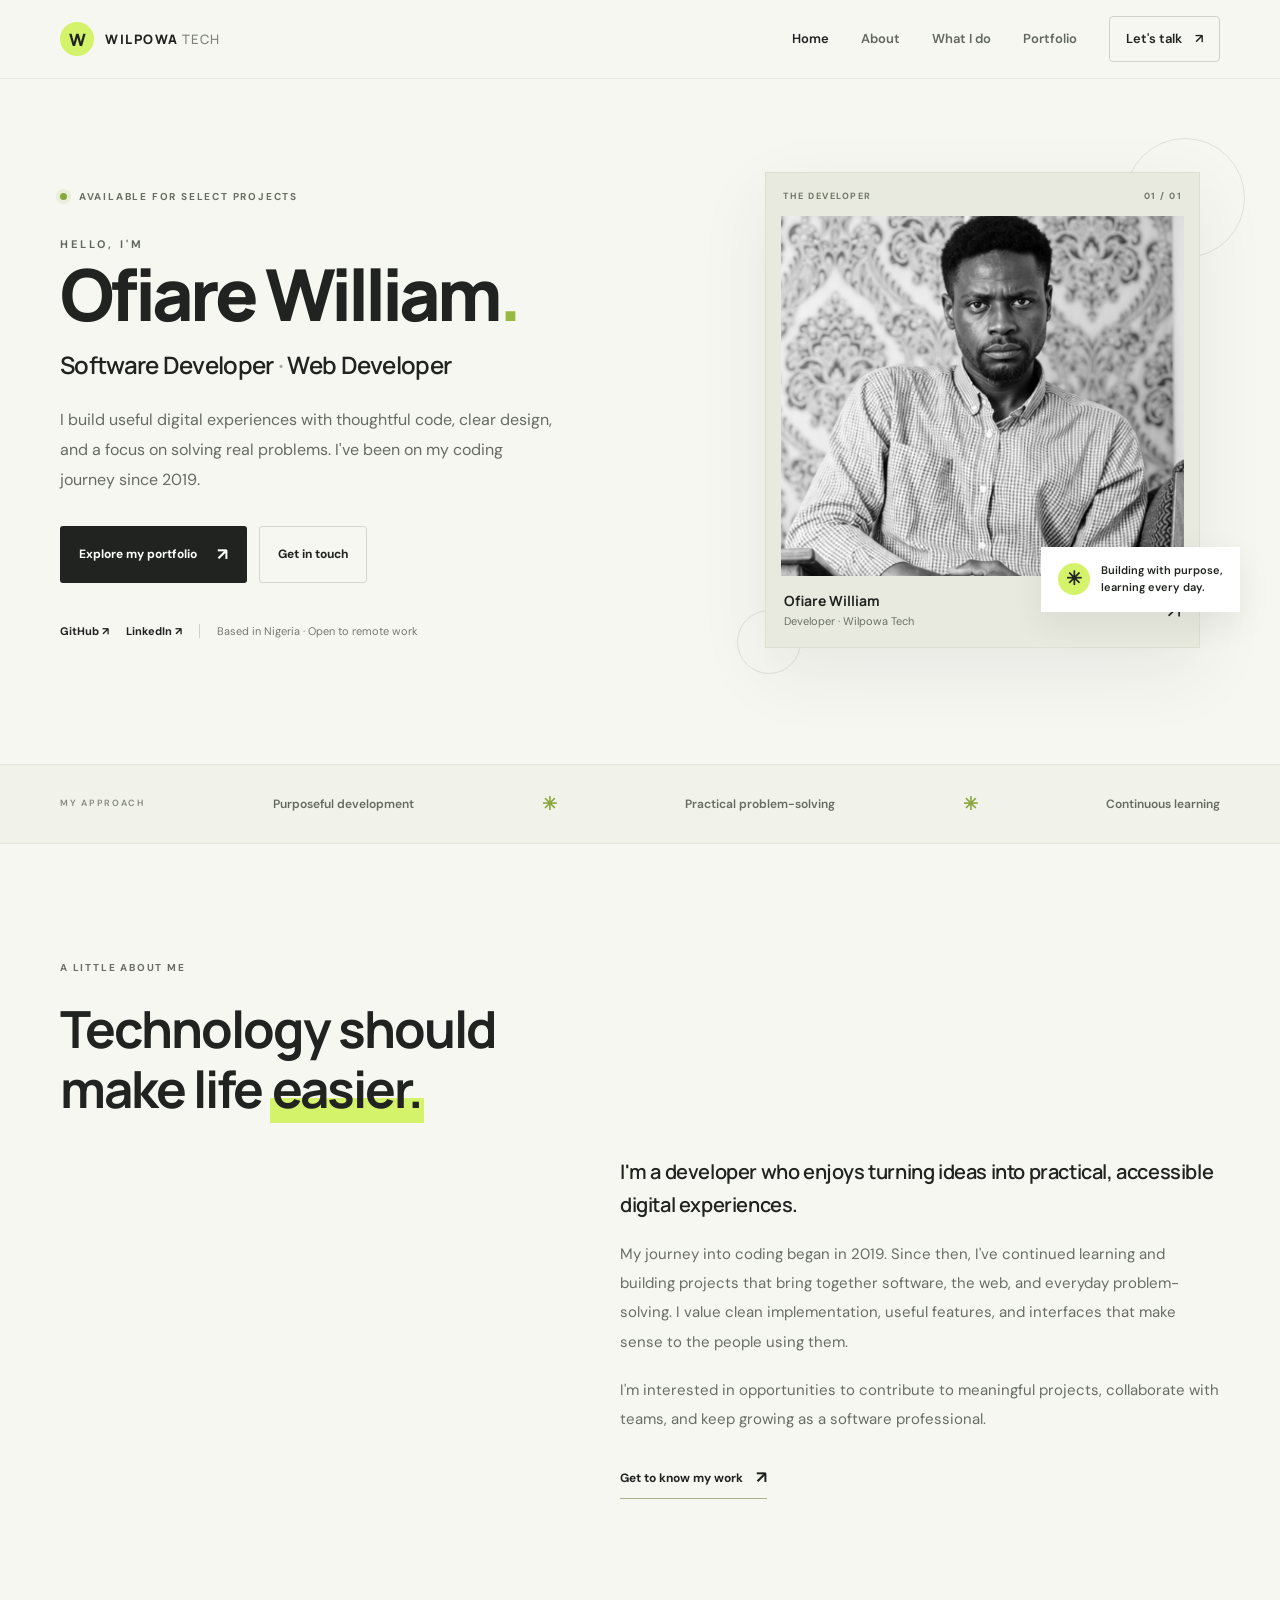
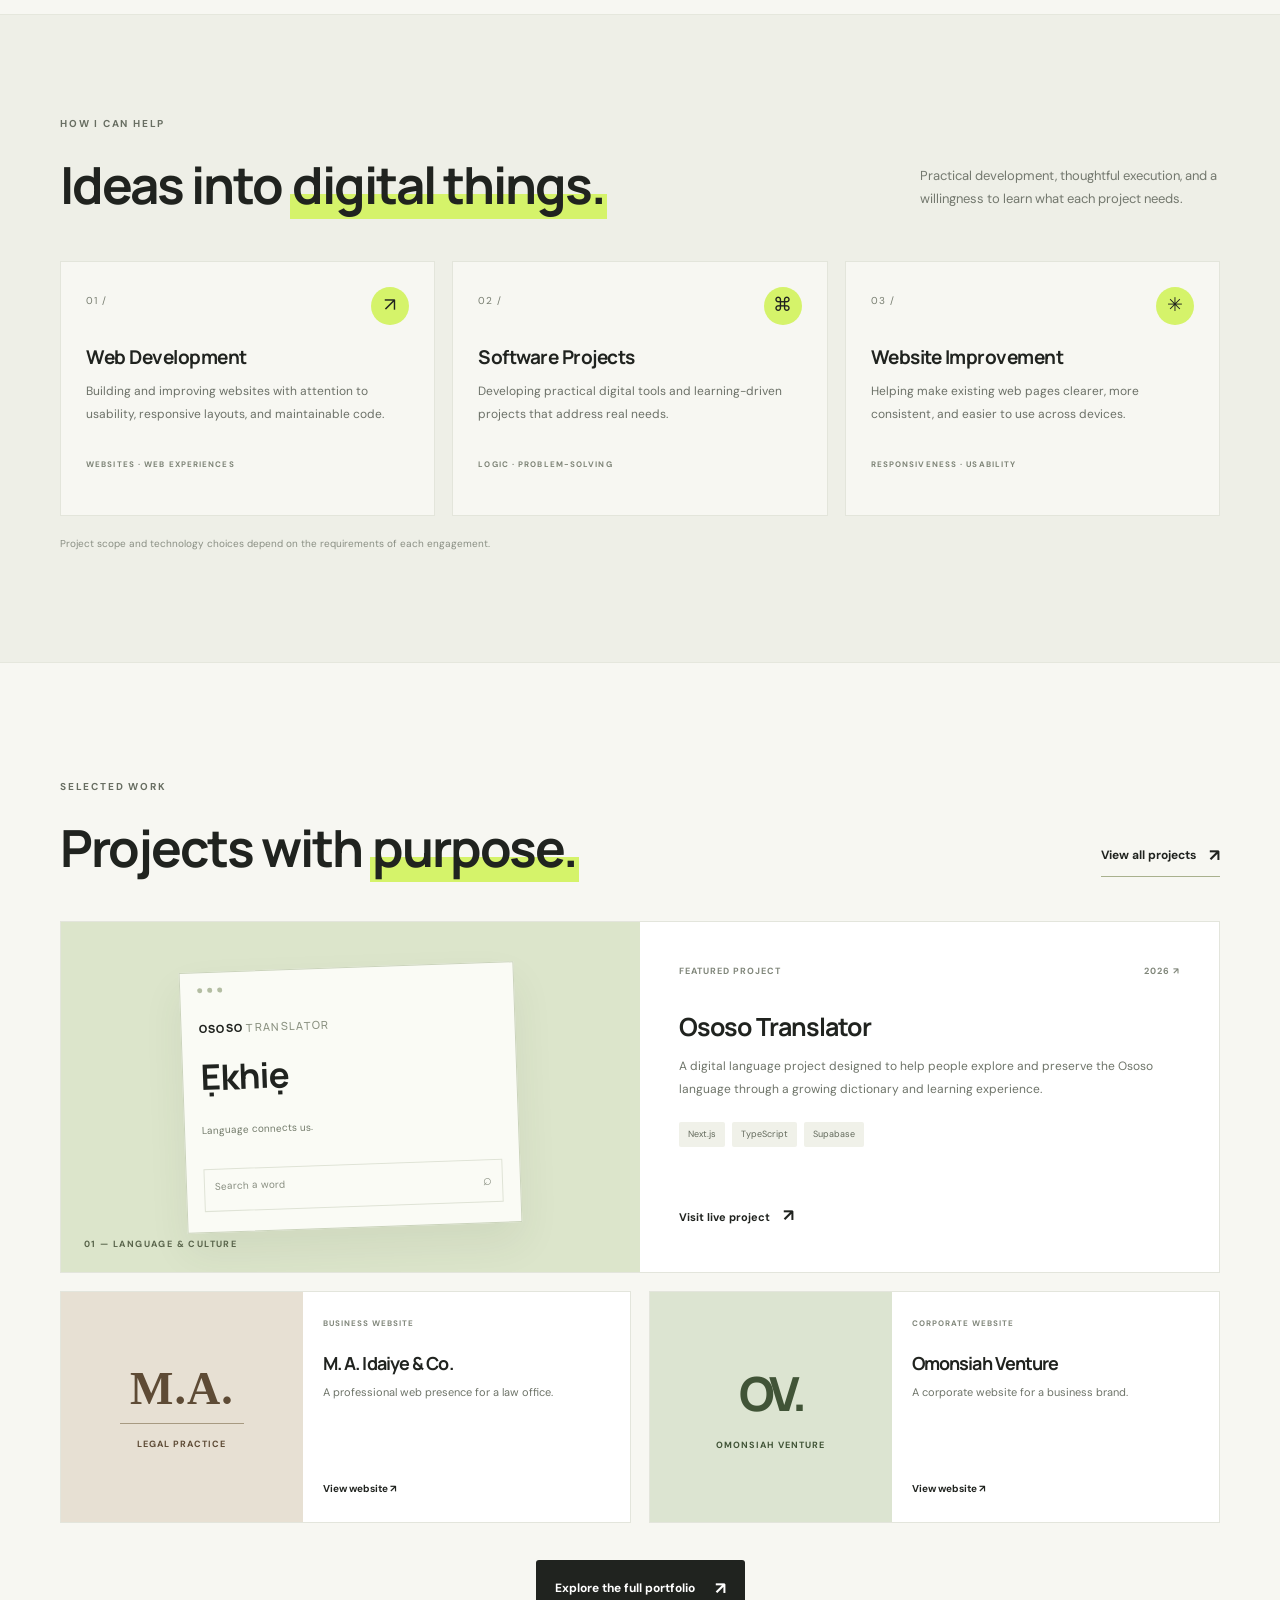
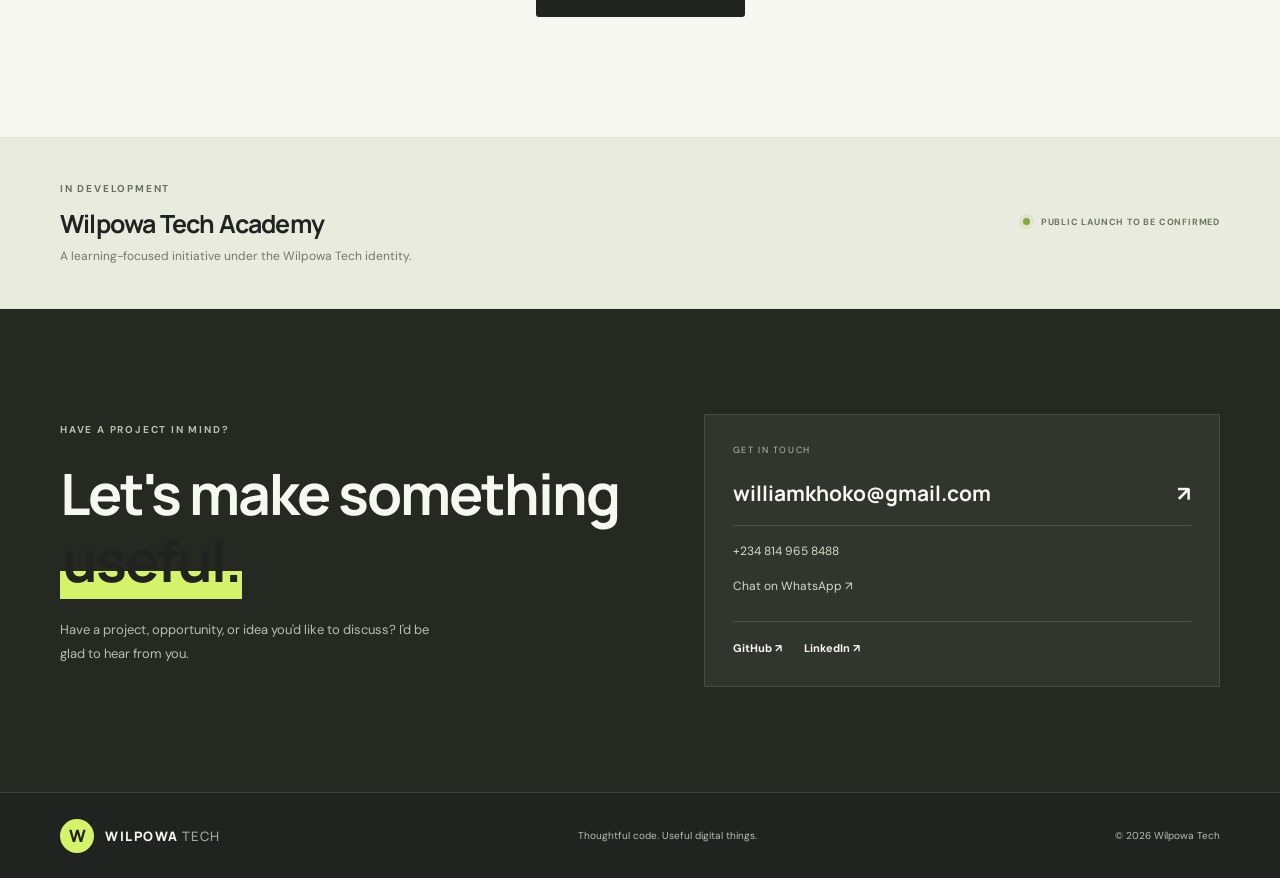
==== index.html @ 24d15832 "Redesign Wilpowa Tech portfolio and add custom branding" ====
<!DOCTYPE html>
<html lang="en">
<head>
  <meta charset="UTF-8">
  <meta name="viewport" content="width=device-width, initial-scale=1.0">
  <meta name="theme-color" content="#f7f7f2">
  <meta name="description" content="Ofiare William — software developer and web developer at Wilpowa Tech. Explore web projects, digital solutions, and development services.">
  <title>Ofiare William | Software Developer — Wilpowa Tech</title>
  <link rel="icon" href="assets/favicon.svg" type="image/svg+xml">
  <link rel="preconnect" href="https://fonts.googleapis.com">
  <link rel="preconnect" href="https://fonts.gstatic.com" crossorigin>
  <link href="https://fonts.googleapis.com/css2?family=DM+Sans:wght@400;500;600;700&family=Manrope:wght@400;500;600;700;800&display=swap" rel="stylesheet">
  <link rel="stylesheet" href="styles.css">
  <script src="script.js" defer></script>
</head>
<body>
  <header class="site-header">
    <nav class="nav container" aria-label="Main navigation">
      <a class="brand" href="index.html" aria-label="Wilpowa Tech home">
        <span class="brand-mark">W</span>
        <span>WILPOWA<span class="brand-light">TECH</span></span>
      </a>
      <button class="menu-toggle" aria-label="Open navigation" aria-expanded="false">☰</button>
      <div class="nav-links">
        <a class="active" href="index.html">Home</a>
        <a href="#about">About</a>
        <a href="#services">What I do</a>
        <a href="portfolio.html">Portfolio</a>
        <a class="nav-contact" href="#contact">Let's talk <span>↗</span></a>
      </div>
    </nav>
  </header>

  <main>
    <section class="hero container">
      <div class="hero-copy">
        <div class="eyebrow"><span class="status-dot"></span> AVAILABLE FOR SELECT PROJECTS</div>
        <p class="intro-label">HELLO, I'M</p>
        <h1>Ofiare William<span class="accent-dot">.</span></h1>
        <h2>Software Developer <span class="muted">·</span> Web Developer</h2>
        <p class="hero-description">
          I build useful digital experiences with thoughtful code, clear design,
          and a focus on solving real problems. I've been on my coding journey since 2019.
        </p>
        <div class="hero-actions">
          <a class="button button-dark" href="portfolio.html">Explore my portfolio <span>↗</span></a>
          <a class="button button-outline" href="#contact">Get in touch</a>
        </div>
        <div class="hero-socials">
          <a href="https://github.com/wilpowatech" target="_blank" rel="noopener noreferrer">GitHub ↗</a>
          <a href="https://www.linkedin.com/in/osakpamukhoko-ofiare-a2278076/" target="_blank" rel="noopener noreferrer">LinkedIn ↗</a>
          <span class="social-divider"></span>
          <span>Based in Nigeria · Open to remote work</span>
        </div>
      </div>

      <div class="hero-visual">
        <div class="portrait-frame">
          <div class="portrait-topline"><span>THE DEVELOPER</span><span>01 / 01</span></div>
          <div class="portrait">
            <span class="portrait-initials">OW</span>
            <img src="assets/profile.jpg" alt="Portrait of Ofiare William"
              onerror="this.style.display='none'">
          </div>
          <div class="portrait-caption">
            <div><strong>Ofiare William</strong><span>Developer · Wilpowa Tech</span></div>
            <span class="portrait-arrow">↗</span>
          </div>
        </div>
        <div class="floating-note"><span class="note-icon">✳</span><span>Building with purpose,<br>learning every day.</span></div>
        <div class="hero-orbit orbit-one"></div>
        <div class="hero-orbit orbit-two"></div>
      </div>
    </section>

    <section class="trust-strip">
      <div class="container trust-inner">
        <span class="trust-label">MY APPROACH</span>
        <span>Purposeful development</span><span class="strip-dot">✳</span>
        <span>Practical problem-solving</span><span class="strip-dot">✳</span>
        <span>Continuous learning</span>
      </div>
    </section>

    <section class="section container" id="about">
      <div class="section-heading">
        <p class="eyebrow">A LITTLE ABOUT ME</p>
        <h2>Technology should<br>make life <span class="highlight">easier.</span></h2>
      </div>
      <div class="about-content">
        <p class="about-lead">I'm a developer who enjoys turning ideas into practical, accessible digital experiences.</p>
        <p>My journey into coding began in 2019. Since then, I've continued learning and building projects that bring together software, the web, and everyday problem-solving. I value clean implementation, useful features, and interfaces that make sense to the people using them.</p>
        <p>I'm interested in opportunities to contribute to meaningful projects, collaborate with teams, and keep growing as a software professional.</p>
        <a class="text-link" href="portfolio.html">Get to know my work <span>↗</span></a>
      </div>
    </section>

    <section class="services-section" id="services">
      <div class="container">
        <div class="section-heading section-heading-row">
          <div><p class="eyebrow">HOW I CAN HELP</p><h2>Ideas into <span class="highlight">digital things.</span></h2></div>
          <p class="heading-aside">Practical development, thoughtful execution, and a willingness to learn what each project needs.</p>
        </div>
        <div class="service-grid">
          <article class="service-card">
            <span class="service-number">01 /</span><span class="service-icon">↗</span>
            <h3>Web Development</h3>
            <p>Building and improving websites with attention to usability, responsive layouts, and maintainable code.</p>
            <span class="service-tag">WEBSITES · WEB EXPERIENCES</span>
          </article>
          <article class="service-card">
            <span class="service-number">02 /</span><span class="service-icon">⌘</span>
            <h3>Software Projects</h3>
            <p>Developing practical digital tools and learning-driven projects that address real needs.</p>
            <span class="service-tag">LOGIC · PROBLEM-SOLVING</span>
          </article>
          <article class="service-card">
            <span class="service-number">03 /</span><span class="service-icon">✳</span>
            <h3>Website Improvement</h3>
            <p>Helping make existing web pages clearer, more consistent, and easier to use across devices.</p>
            <span class="service-tag">RESPONSIVENESS · USABILITY</span>
          </article>
        </div>
        <p class="small-note">Project scope and technology choices depend on the requirements of each engagement.</p>
      </div>
    </section>

    <section class="section container featured-work">
      <div class="section-heading section-heading-row">
        <div><p class="eyebrow">SELECTED WORK</p><h2>Projects with <span class="highlight">purpose.</span></h2></div>
        <a class="text-link desktop-link" href="portfolio.html">View all projects <span>↗</span></a>
      </div>

      <a class="featured-project" href="https://ososo-translator-qtf8.vercel.app/" target="_blank" rel="noopener noreferrer">
        <div class="project-art art-ososo">
          <div class="art-window">
            <div class="window-dots"><i></i><i></i><i></i></div>
            <div class="art-brand">OSOSO <span>TRANSLATOR</span></div>
            <div class="art-word">Ẹkhiẹ<br><span>Language connects us.</span></div>
            <div class="art-search">Search a word <span>⌕</span></div>
          </div>
          <span class="art-label">01 — LANGUAGE & CULTURE</span>
        </div>
        <div class="project-details">
          <div class="project-topline"><span>FEATURED PROJECT</span><span>2026 ↗</span></div>
          <h3>Ososo Translator</h3>
          <p>A digital language project designed to help people explore and preserve the Ososo language through a growing dictionary and learning experience.</p>
          <div class="tags"><span>Next.js</span><span>TypeScript</span><span>Supabase</span></div>
          <span class="project-cta">Visit live project <b>↗</b></span>
        </div>
      </a>

      <div class="mini-project-grid">
        <a class="mini-project" href="https://wilpowatech.github.io/maidaiye/" target="_blank" rel="noopener noreferrer">
          <div class="mini-project-art art-law"><span class="mini-symbol">M.A.</span><span>LEGAL PRACTICE</span></div>
          <div class="mini-project-copy"><span class="project-topline">BUSINESS WEBSITE</span><h3>M. A. Idaiye & Co.</h3><p>A professional web presence for a law office.</p><span class="mini-arrow">View website ↗</span></div>
        </a>
        <a class="mini-project" href="https://wilpowatech.github.io/Omonsiah_Venture/" target="_blank" rel="noopener noreferrer">
          <div class="mini-project-art art-omonsiah"><span class="omonsiah-mark">OV.</span><span>OMONSIAH VENTURE</span></div>
          <div class="mini-project-copy"><span class="project-topline">CORPORATE WEBSITE</span><h3>Omonsiah Venture</h3><p>A corporate website for a business brand.</p><span class="mini-arrow">View website ↗</span></div>
        </a>
      </div>
      <div class="center-action"><a class="button button-dark" href="portfolio.html">Explore the full portfolio <span>↗</span></a></div>
    </section>

    <section class="academy-band">
      <div class="container academy-inner">
        <div><p class="eyebrow">IN DEVELOPMENT</p><h2>Wilpowa Tech Academy</h2><p>A learning-focused initiative under the Wilpowa Tech identity.</p></div>
        <span class="academy-badge"><span class="status-dot"></span> PUBLIC LAUNCH TO BE CONFIRMED</span>
      </div>
    </section>

    <section class="contact-section" id="contact">
      <div class="container contact-inner">
        <div><p class="eyebrow">HAVE A PROJECT IN MIND?</p><h2>Let's make something<br><span class="highlight">useful.</span></h2><p class="contact-description">Have a project, opportunity, or idea you'd like to discuss? I'd be glad to hear from you.</p></div>
        <div class="contact-card">
          <span class="contact-card-label">GET IN TOUCH</span>
          <a class="contact-email" href="mailto:williamkhoko@gmail.com">williamkhoko@gmail.com <span>↗</span></a>
          <a href="tel:+2348149658488">+234 814 965 8488</a>
          <a href="https://wa.me/2348149658488" target="_blank" rel="noopener noreferrer">Chat on WhatsApp ↗</a>
          <div class="contact-divider"></div>
          <div class="contact-socials"><a href="https://github.com/wilpowatech" target="_blank" rel="noopener noreferrer">GitHub ↗</a><a href="https://www.linkedin.com/in/osakpamukhoko-ofiare-a2278076/" target="_blank" rel="noopener noreferrer">LinkedIn ↗</a></div>
        </div>
      </div>
    </section>
  </main>

  <footer class="site-footer"><div class="container footer-inner"><a class="brand footer-brand" href="index.html"><span class="brand-mark">W</span><span>WILPOWA<span class="brand-light">TECH</span></span></a><span>Thoughtful code. Useful digital things.</span><span>© <span data-year></span> Wilpowa Tech</span></div></footer>
</body>
</html>
---- styles.css ----
/* Wilpowa Tech — personal profile and portfolio */
:root{--paper:#f7f7f2;--white:#fff;--ink:#20231f;--muted:#70756c;--line:#e3e5dc;--lime:#d5f36a;--green:#52662d;--serif:Georgia,"Times New Roman",serif;--sans:"DM Sans",Arial,sans-serif;--display:"Manrope","DM Sans",sans-serif;--container:1160px}
*{box-sizing:border-box}html{scroll-behavior:smooth;scroll-padding-top:90px}body{margin:0;background:var(--paper);color:var(--ink);font-family:var(--sans);font-size:15px;line-height:1.7;-webkit-font-smoothing:antialiased}a{color:inherit;text-decoration:none}button{font:inherit}.container{width:min(var(--container),calc(100% - 48px));margin-inline:auto}.site-header{position:sticky;top:0;z-index:10;background:rgba(247,247,242,.93);backdrop-filter:blur(16px);border-bottom:1px solid rgba(32,35,31,.07)}.nav{height:78px;display:flex;align-items:center;justify-content:space-between;gap:28px}.brand{display:inline-flex;align-items:center;gap:11px;font:800 13px var(--display);letter-spacing:1.5px}.brand-mark{width:34px;height:34px;border-radius:50%;display:grid;place-items:center;background:var(--lime);color:var(--ink);font-size:17px;letter-spacing:-1px}.brand-light{font-weight:500;color:#7c8177;margin-left:3px}.nav-links{display:flex;align-items:center;gap:32px;font-size:13px;font-weight:600}.nav-links>a:not(.nav-contact){color:#62675f;transition:color .2s}.nav-links>a:hover,.nav-links>a.active{color:var(--ink)}.nav-contact{padding:11px 16px;border:1px solid #cfd2c7;border-radius:4px}.nav-contact span{margin-left:10px}.menu-toggle{display:none;border:0;background:transparent;font-size:24px;cursor:pointer}.hero{min-height:620px;display:grid;grid-template-columns:1.05fr .95fr;align-items:center;gap:70px;padding-block:75px 90px}.eyebrow{font-size:10px;letter-spacing:1.8px;font-weight:700;color:#686e62;margin:0 0 22px}.status-dot{display:inline-block;width:7px;height:7px;background:#83a83c;border-radius:50%;margin-right:8px;box-shadow:0 0 0 4px rgba(131,168,60,.12)}.intro-label{font-size:11px;letter-spacing:3px;font-weight:700;margin:30px 0 3px;color:#62675f}.hero h1,.portfolio-hero h1{font:800 clamp(44px,5.6vw,75px)/1.08 var(--display);letter-spacing:-4px;margin:0 0 13px}.accent-dot{color:#98b941}.hero h2{font:600 clamp(18px,2.2vw,24px)/1.5 var(--display);letter-spacing:-.7px;margin:0 0 22px}.muted{color:#a3a79e}.hero-description{font-size:16px;line-height:1.9;color:#666b62;max-width:500px;margin:0}.hero-actions{display:flex;flex-wrap:wrap;gap:12px;margin-top:30px}.button{display:inline-flex;align-items:center;justify-content:center;gap:20px;padding:13px 18px;font-size:12px;font-weight:700;border:1px solid transparent;border-radius:3px;transition:transform .2s,background .2s}.button:hover{transform:translateY(-2px)}.button-dark{background:var(--ink);color:white}.button-dark:hover{background:#3c4433}.button-dark span{font-size:17px}.button-outline{border-color:#d4d7cc;background:transparent}.button-outline:hover{background:#fff}.hero-socials{display:flex;align-items:center;flex-wrap:wrap;gap:17px;margin-top:39px;font-size:11px;color:#74796f}.hero-socials a{color:var(--ink);font-weight:700}.social-divider{height:14px;width:1px;background:#cdd0c5}.hero-visual{position:relative;max-width:455px;width:100%;justify-self:end;padding:18px 20px 26px 0}.portrait-frame{position:relative;z-index:1;background:#e8eadf;padding:15px;border:1px solid #dce0d1;box-shadow:0 24px 65px rgba(43,48,35,.08)}.portrait-topline{display:flex;justify-content:space-between;font-size:9px;font-weight:700;letter-spacing:1.5px;color:#707668;padding:1px 2px 12px}.portrait{height:360px;background:linear-gradient(140deg,#dfe5d1,#b8c39d);display:grid;place-items:center;overflow:hidden;position:relative}.portrait img{width:100%;height:100%;object-fit:cover;object-position:center 35%;position:absolute;inset:0}.portrait-initials{font:800 105px var(--display);letter-spacing:-8px;color:rgba(66,81,47,.35)}.portrait-caption{display:flex;justify-content:space-between;align-items:center;padding:15px 3px 1px}.portrait-caption strong,.portrait-caption div>span{display:block}.portrait-caption strong{font:700 14px var(--display)}.portrait-caption div>span{font-size:11px;color:#6b7165;margin-top:2px}.portrait-arrow{font-size:22px}.floating-note{position:absolute;z-index:2;right:-20px;bottom:62px;display:flex;align-items:center;gap:11px;padding:15px 17px;background:white;box-shadow:0 12px 35px #20231f12;font-size:11px;line-height:1.6;font-weight:600}.note-icon{display:grid;place-items:center;width:32px;height:32px;border-radius:50%;background:var(--lime);font-size:19px}.hero-orbit{position:absolute;border:1px solid #dfe2d6;border-radius:50%;z-index:0}.orbit-one{width:120px;height:120px;right:-25px;top:-16px}.orbit-two{width:64px;height:64px;left:-28px;bottom:0}.trust-strip{border-block:1px solid var(--line);background:#f1f2e9}.trust-inner{min-height:78px;display:flex;align-items:center;justify-content:space-between;gap:22px;font-size:12px;font-weight:600;color:#666b60}.trust-label{font-size:9px;letter-spacing:1.7px;color:#858a7e}.strip-dot{color:#8aa83e;font-size:18px}.section{padding-block:115px}.section-heading h2,.contact-inner h2,.portfolio-contact h2{font:700 clamp(35px,4vw,52px)/1.18 var(--display);letter-spacing:-2px;margin:0}.highlight{background:linear-gradient(transparent 64%,var(--lime) 64%);padding-inline:2px}.about-content{max-width:600px;margin:36px 0 0 auto}.about-content p{color:#686e64;line-height:1.95;margin:0 0 19px}.about-content .about-lead{font:600 20px/1.65 var(--display);letter-spacing:-.4px;color:var(--ink)}.text-link{display:inline-flex;align-items:center;gap:13px;font-size:12px;font-weight:700;border-bottom:1px solid #a9b18e;padding-bottom:6px;margin-top:10px}.text-link span{font-size:17px}.services-section{padding-block:100px;background:#eeefe7;border-block:1px solid #e5e7dd}.section-heading-row{display:flex;justify-content:space-between;align-items:end;gap:35px}.heading-aside{max-width:300px;margin:0 0 4px;color:#73786e;font-size:13px;line-height:1.8}.service-grid{display:grid;grid-template-columns:repeat(3,1fr);gap:17px;margin-top:46px}.service-card{background:var(--paper);padding:25px 25px 27px;border:1px solid #e3e5db;min-height:255px;position:relative}.service-number{font-size:10px;letter-spacing:1px;color:#777d70}.service-icon{float:right;width:38px;height:38px;border-radius:50%;background:var(--lime);display:grid;place-items:center;font-size:19px}.service-card h3{font:700 19px var(--display);letter-spacing:-.5px;margin:32px 0 10px}.service-card p{font-size:12px;line-height:1.9;color:#6c7168;margin:0 0 24px}.service-tag{font-size:8px;letter-spacing:1.1px;font-weight:700;color:#7e8477}.small-note{font-size:10px;color:#8a8f84;margin-top:19px}.featured-work{padding-bottom:120px}.featured-project{display:grid;grid-template-columns:1fr 1fr;margin-top:44px;border:1px solid var(--line);background:#fff;transition:box-shadow .25s,transform .25s}.featured-project:hover,.mini-project:hover{box-shadow:0 16px 45px #20231f0b;transform:translateY(-3px)}.project-art{min-height:350px;display:flex;align-items:center;justify-content:center;position:relative;overflow:hidden}.art-ososo{background:#dce5cb}.art-window{width:72%;max-width:335px;background:#fafbf5;border:1px solid #cbd4bc;padding:15px 17px 20px;box-shadow:0 20px 40px #34432313;transform:rotate(-2deg)}.window-dots{display:flex;gap:5px}.window-dots i{width:5px;height:5px;background:#b3bda2;border-radius:50%}.art-brand{font:800 11px var(--display);letter-spacing:1.3px;margin-top:28px}.art-brand span{font-weight:500;color:#8a9180}.art-word{font:700 35px var(--display);line-height:1.25;margin-top:20px;letter-spacing:-1px}.art-word span{font:400 10px var(--sans);color:#737b6b;letter-spacing:0}.art-search{display:flex;justify-content:space-between;border:1px solid #dfe3d6;padding:8px 10px;margin-top:25px;color:#888e80;font-size:10px}.art-search span{font-size:15px}.art-label{position:absolute;bottom:20px;left:23px;font-size:9px;letter-spacing:1.4px;font-weight:700;color:#59644b}.project-details{padding:42px 39px;display:flex;flex-direction:column;align-items:flex-start}.project-topline{width:100%;display:flex;justify-content:space-between;gap:10px;font-size:9px;font-weight:700;letter-spacing:1px;color:#81877b}.project-details h3,.mini-project-copy h3{font:700 25px var(--display);letter-spacing:-.9px;margin:30px 0 11px}.project-details>p,.mini-project-copy>p{font-size:12px;line-height:1.9;color:#6e7469;margin:0}.tags{display:flex;gap:7px;flex-wrap:wrap;margin-top:21px}.tags span{font-size:9px;padding:5px 9px;background:#f0f1e9;color:#62695b;border-radius:2px}.project-cta{margin-top:auto;padding-top:30px;font-size:11px;font-weight:700}.project-cta b{margin-left:10px;font-size:17px}.mini-project-grid{display:grid;grid-template-columns:1fr 1fr;gap:18px;margin-top:18px}.mini-project{display:grid;grid-template-columns:.85fr 1.15fr;min-height:230px;background:#fff;border:1px solid var(--line);transition:box-shadow .25s,transform .25s}.mini-project-art{min-height:230px;display:flex;flex-direction:column;align-items:center;justify-content:center;gap:13px;font-size:9px;font-weight:700;letter-spacing:1px}.art-law{background:#e7e0d3;color:#5e4b35}.mini-symbol{font:700 46px var(--serif);border-bottom:1px solid #a79a81;padding:0 10px 8px}.art-omonsiah{background:#dce4d1;color:#415437}.omonsiah-mark{font:800 47px var(--display);letter-spacing:-5px}.mini-project-copy{padding:25px 20px;display:flex;flex-direction:column;align-items:flex-start}.mini-project-copy .project-topline{font-size:8px}.mini-project-copy h3{font-size:18px;margin:20px 0 7px}.mini-project-copy>p{font-size:11px}.mini-arrow{font-size:10px;font-weight:700;margin-top:auto;padding-top:15px}.center-action{text-align:center;margin-top:37px}.academy-band{background:#e9ebdf;border-block:1px solid #e0e3d6;padding-block:42px}.academy-inner{display:flex;justify-content:space-between;align-items:center;gap:30px}.academy-inner .eyebrow{margin-bottom:9px}.academy-inner h2{font:700 25px var(--display);letter-spacing:-.8px;margin:0}.academy-inner p:not(.eyebrow){font-size:12px;color:#71776a;margin:5px 0 0}.academy-badge{font-size:9px;letter-spacing:.8px;font-weight:700;color:#6c7460;white-space:nowrap}.contact-section{padding-block:105px;background:#252922;color:#f7f7f2}.contact-inner{display:grid;grid-template-columns:1fr .9fr;align-items:center;gap:70px}.contact-inner .eyebrow{color:#b9c1ad}.contact-inner h2{font-size:clamp(40px,4.5vw,57px)}.contact-description{max-width:390px;font-size:13px;line-height:1.9;color:#b8bdb2;margin-top:23px}.contact-inner .highlight,.portfolio-contact .highlight{color:var(--ink)}.contact-card{padding:28px;background:#30352d;border:1px solid #454b40;display:flex;flex-direction:column;align-items:flex-start}.contact-card-label{font-size:9px;letter-spacing:1.6px;color:#b7bfaa;margin-bottom:20px}.contact-email{font:700 clamp(15px,2vw,21px) var(--display);padding-bottom:17px;border-bottom:1px solid #4b5146;width:100%;display:flex;justify-content:space-between;gap:10px}.contact-card>a:not(.contact-email){font-size:12px;color:#d6dacd;margin-top:15px}.contact-divider{width:100%;height:1px;background:#4b5146;margin:25px 0 17px}.contact-socials{display:flex;gap:22px}.contact-socials a{font-size:11px;font-weight:700}.site-footer{background:#20231f;color:#b9beb2;border-top:1px solid #3a4036}.footer-inner{min-height:85px;display:flex;align-items:center;justify-content:space-between;gap:20px;font-size:10px}.footer-brand{color:#f6f7f0}.footer-brand .brand-light{color:#a3aa9b}.portfolio-hero{padding-block:100px 75px}.portfolio-hero .eyebrow{margin-bottom:25px}.portfolio-hero h1{font-size:clamp(48px,7vw,82px)}.portfolio-hero>p:not(.eyebrow){max-width:580px;font-size:15px;line-height:1.9;color:#6d7368;margin-top:22px}.portfolio-hero-links{display:flex;align-items:center;gap:25px;margin-top:27px}.portfolio-list{padding-bottom:100px}.portfolio-item{display:grid;grid-template-columns:.95fr 1.05fr;background:white;border:1px solid var(--line);margin-bottom:22px;min-height:330px}.portfolio-item-art{min-height:330px}.portfolio-item-info{padding:38px 40px;display:flex;flex-direction:column;align-items:flex-start}.portfolio-item-info h2{font:700 28px var(--display);letter-spacing:-1px;margin:22px 0 10px}.portfolio-item-info>p{font-size:12px;line-height:1.9;color:#6d7368;margin:0;max-width:490px}.portfolio-item-info .tags{margin-top:18px}.portfolio-actions{display:flex;align-items:center;flex-wrap:wrap;gap:22px;margin-top:auto;padding-top:25px}.portfolio-actions .button{padding:10px 13px;font-size:10px}.portfolio-actions .text-link{margin-top:0}.portfolio-art-small{position:relative;min-height:330px}.portfolio-art-small .mini-symbol{font-size:65px}.art-bottom-label{position:absolute;bottom:22px;font-size:9px;letter-spacing:1.5px}.art-personal{background:#e7eadd;color:#424b35}.personal-monogram{font:800 110px var(--display);letter-spacing:-12px}.personal-monogram span{color:#a1c34c}.art-academy{background:#e5e6db;color:#45513b}.academy-symbol{font:800 68px var(--display);letter-spacing:-5px}.academy-symbol span{font-size:30px;color:#91ae4a;margin-left:5px}.project-status{display:inline-flex;align-items:center;font-size:10px;color:#68715d;margin-top:auto;padding-top:22px}.portfolio-contact{background:#eeefe7;padding-block:75px}.portfolio-contact-inner{display:flex;justify-content:space-between;align-items:center;gap:25px}.portfolio-contact h2{margin-top:0}.portfolio-contact .button{white-space:nowrap}.footer-back{font-weight:600}
@media(min-width:1300px){.hero{min-height:670px}}
@media(max-width:900px){.hero{gap:35px;min-height:auto;padding-block:70px}.hero h1{font-size:55px}.portrait{height:310px}.hero-socials{gap:12px}.trust-inner{flex-wrap:wrap;justify-content:center;padding-block:20px}.trust-label{width:100%;text-align:center}.section{padding-block:85px}.project-details{padding:30px 26px}.mini-project{grid-template-columns:1fr}.mini-project-art{min-height:170px}.mini-project-copy{min-height:210px}.portfolio-item-info{padding:30px}.portfolio-item-art,.portfolio-art-small{min-height:300px}}
@media(max-width:650px){.container{width:min(100% - 34px,var(--container))}.nav{height:68px}.menu-toggle{display:block}.nav-links{display:none;position:absolute;top:68px;left:0;right:0;background:var(--paper);padding:20px 24px 24px;border-bottom:1px solid var(--line);flex-direction:column;align-items:stretch;gap:0}.nav-links.open{display:flex}.nav-links>a{padding:12px 0}.nav-links .nav-contact{margin-top:8px;text-align:center}.hero{grid-template-columns:1fr;padding-block:58px 62px;gap:45px}.hero h1{font-size:clamp(45px,12vw,64px);letter-spacing:-3px}.hero h2{font-size:19px}.hero-description{font-size:14px}.hero-socials{font-size:10px}.hero-visual{justify-self:center;max-width:400px;padding-right:10px}.portrait{height:330px}.floating-note{right:-4px;bottom:47px}.trust-inner{gap:12px;font-size:10px}.trust-inner>span:not(.trust-label):not(.strip-dot){text-align:center}.section{padding-block:75px}.section-heading h2,.contact-inner h2,.portfolio-contact h2{font-size:38px;letter-spacing:-1.6px}.about-content{margin-top:27px}.about-content .about-lead{font-size:18px}.section-heading-row{align-items:flex-start;flex-direction:column;gap:15px}.heading-aside{max-width:100%}.services-section{padding-block:75px}.service-grid{grid-template-columns:1fr;gap:12px;margin-top:30px}.service-card{min-height:220px}.service-card h3{margin-top:24px}.featured-project{grid-template-columns:1fr}.project-art{min-height:290px}.project-details{padding:28px 23px;min-height:300px}.mini-project-grid{grid-template-columns:1fr}.mini-project{grid-template-columns:.85fr 1.15fr;min-height:200px}.mini-project-art{min-height:200px}.mini-project-copy{min-height:200px;padding:21px 16px}.mini-project-copy h3{font-size:17px}.academy-inner{align-items:flex-start;flex-direction:column;gap:18px}.contact-section{padding-block:75px}.contact-inner{grid-template-columns:1fr;gap:35px}.contact-card{padding:22px}.footer-inner{padding-block:23px;flex-wrap:wrap;justify-content:space-between}.footer-inner>span:nth-child(2){order:3;width:100%}.portfolio-hero{padding-block:70px 48px}.portfolio-hero h1{font-size:53px;letter-spacing:-3px}.portfolio-hero>p:not(.eyebrow){font-size:13px}.portfolio-hero-links{align-items:flex-start;flex-direction:column;gap:13px}.portfolio-list{padding-bottom:70px}.portfolio-item{grid-template-columns:1fr}.portfolio-item-art,.portfolio-art-small{min-height:270px}.portfolio-item-info{padding:26px 23px;min-height:320px}.portfolio-item-info h2{font-size:25px}.portfolio-actions{margin-top:10px}.portfolio-contact{padding-block:60px}.portfolio-contact-inner{align-items:flex-start;flex-direction:column}.portfolio-contact h2{font-size:40px}}
@media(prefers-reduced-motion:reduce){html{scroll-behavior:auto}*,*::before,*::after{transition:none!important;animation:none!important}}
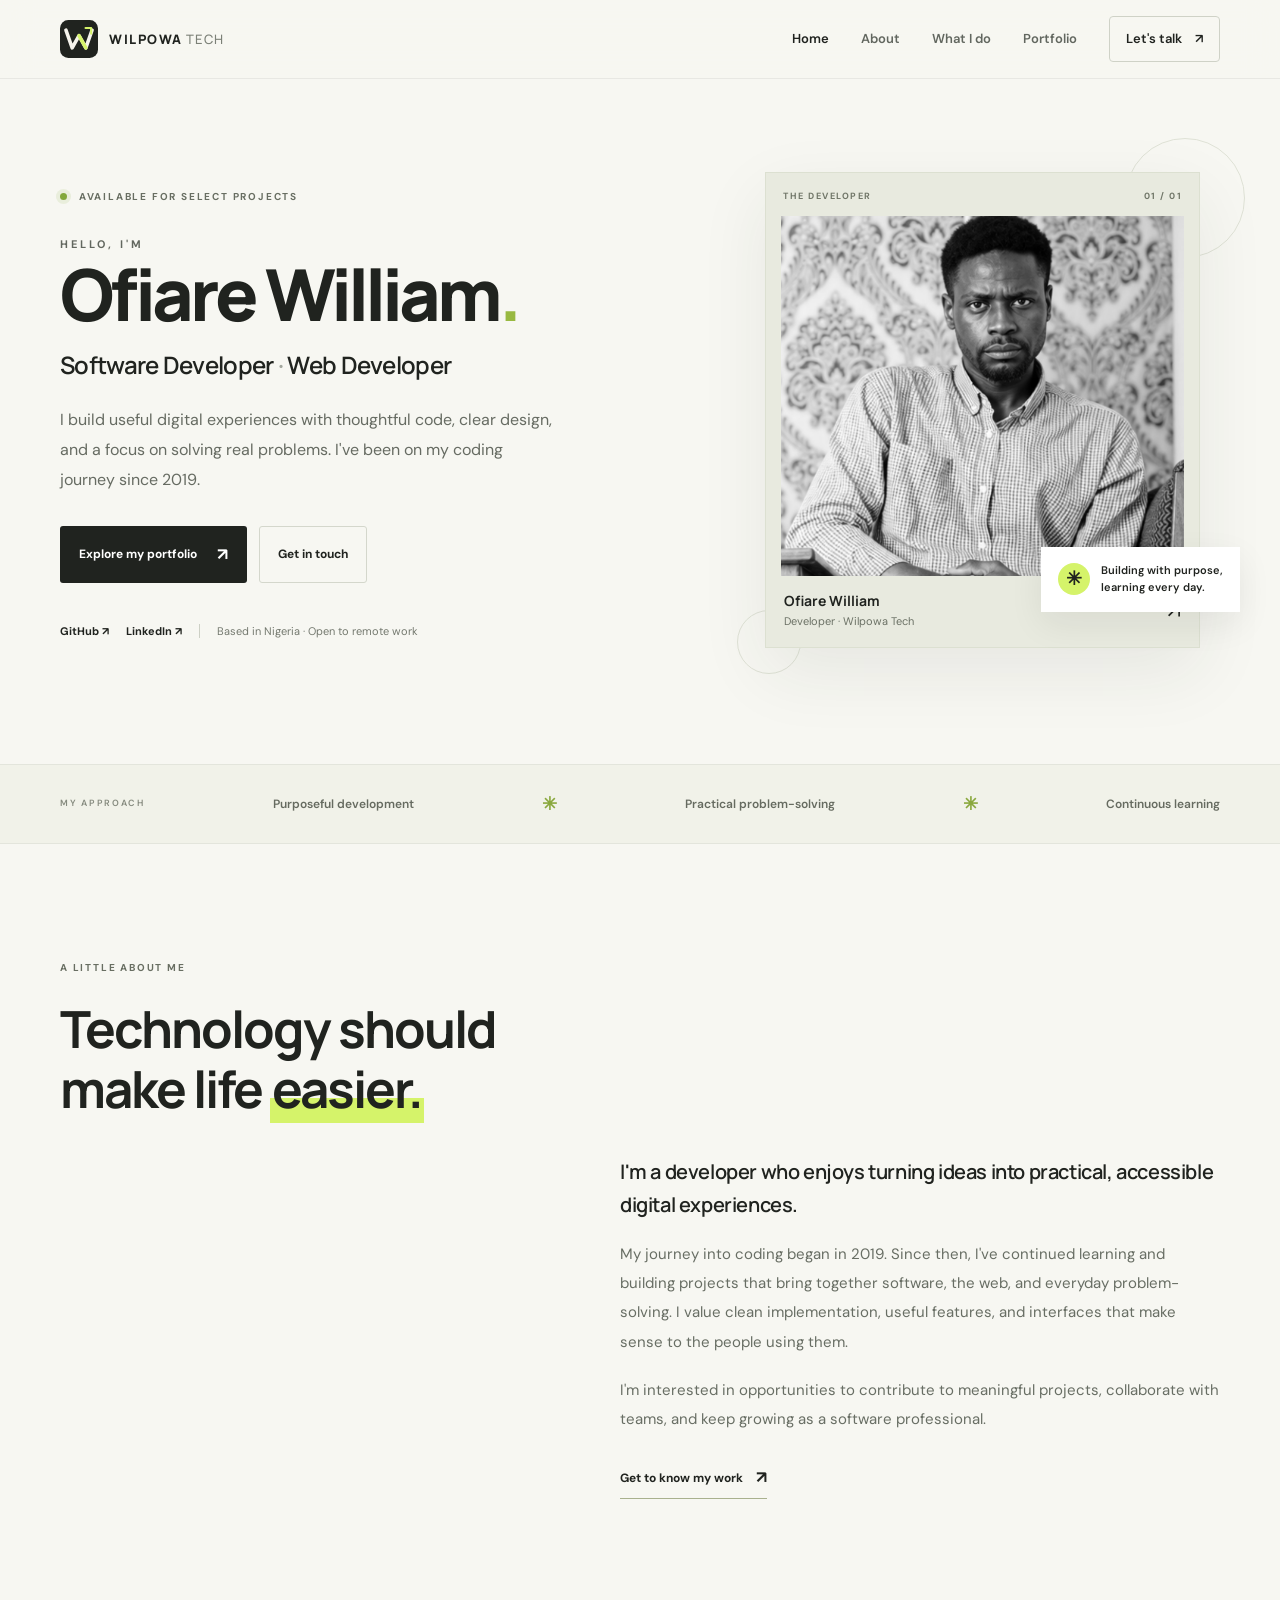
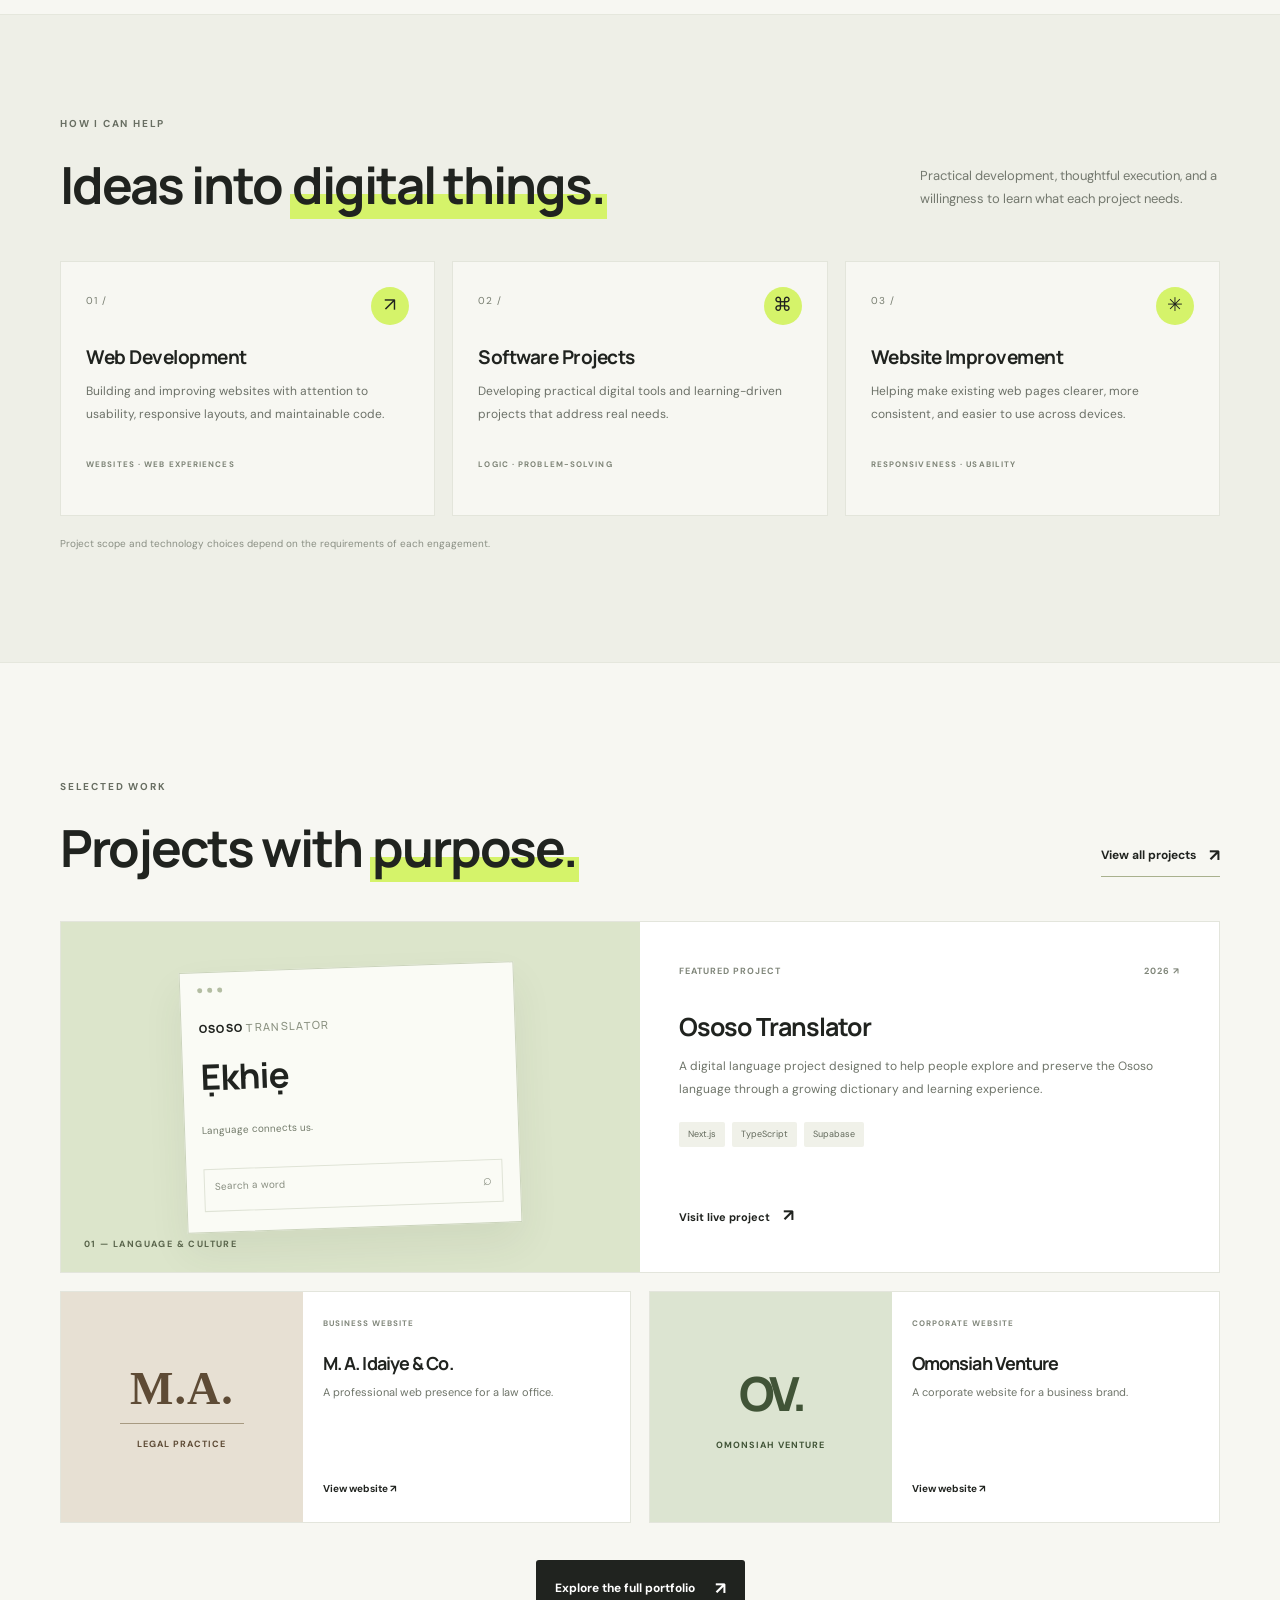
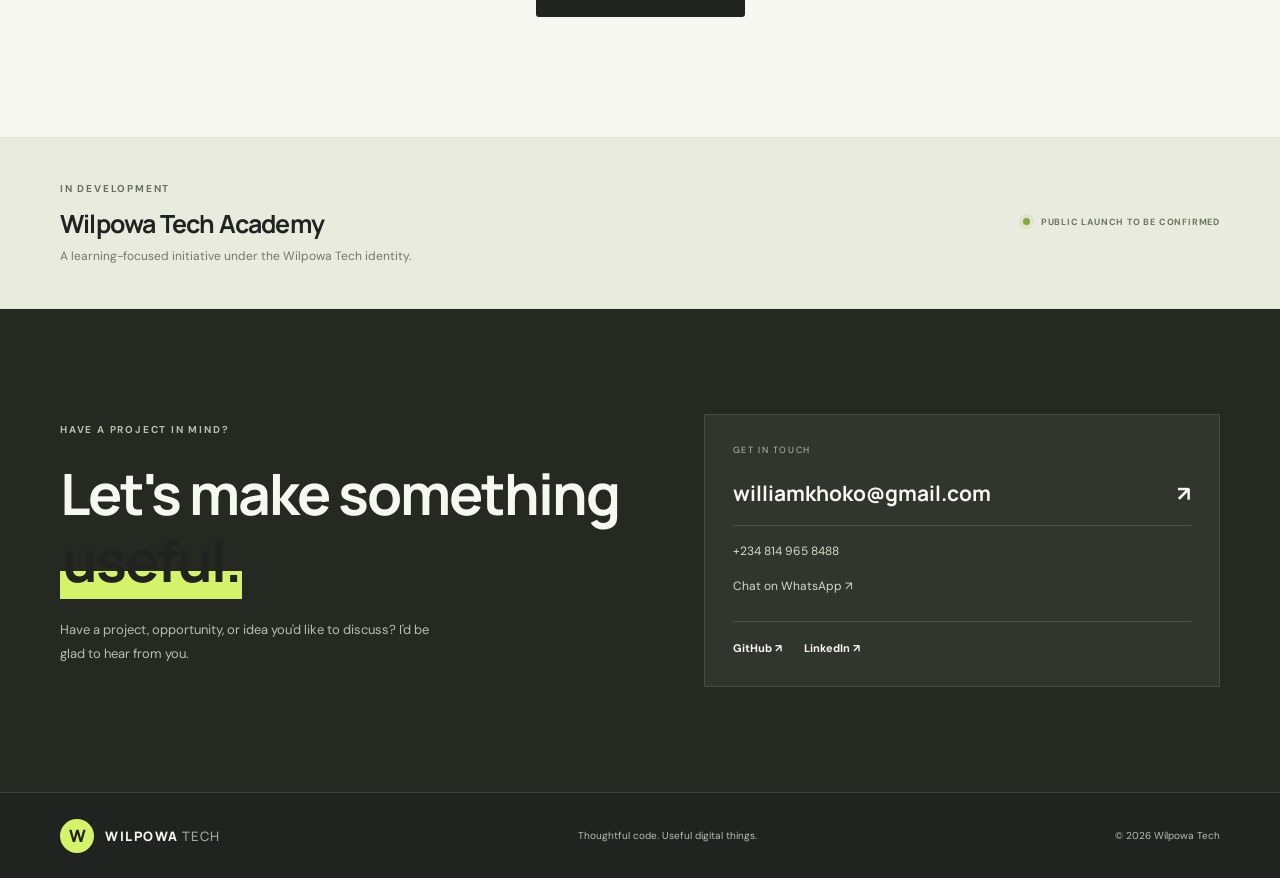
==== commit c42455e5: "Add Wilpowa Tech branding and update portfolio" ====
--- a/index.html
+++ b/index.html
@@ -17,7 +17,7 @@
   <header class="site-header">
     <nav class="nav container" aria-label="Main navigation">
       <a class="brand" href="index.html" aria-label="Wilpowa Tech home">
-        <span class="brand-mark">W</span>
+        <img class="brand-logo" src="assets/wilpowa-logo.svg" alt="Wilpowa Tech" width="38" height="38">
         <span>WILPOWA<span class="brand-light">TECH</span></span>
       </a>
       <button class="menu-toggle" aria-label="Open navigation" aria-expanded="false">☰</button>
--- a/styles.css
+++ b/styles.css
@@ -5,3 +5,12 @@
 @media(max-width:900px){.hero{gap:35px;min-height:auto;padding-block:70px}.hero h1{font-size:55px}.portrait{height:310px}.hero-socials{gap:12px}.trust-inner{flex-wrap:wrap;justify-content:center;padding-block:20px}.trust-label{width:100%;text-align:center}.section{padding-block:85px}.project-details{padding:30px 26px}.mini-project{grid-template-columns:1fr}.mini-project-art{min-height:170px}.mini-project-copy{min-height:210px}.portfolio-item-info{padding:30px}.portfolio-item-art,.portfolio-art-small{min-height:300px}}
 @media(max-width:650px){.container{width:min(100% - 34px,var(--container))}.nav{height:68px}.menu-toggle{display:block}.nav-links{display:none;position:absolute;top:68px;left:0;right:0;background:var(--paper);padding:20px 24px 24px;border-bottom:1px solid var(--line);flex-direction:column;align-items:stretch;gap:0}.nav-links.open{display:flex}.nav-links>a{padding:12px 0}.nav-links .nav-contact{margin-top:8px;text-align:center}.hero{grid-template-columns:1fr;padding-block:58px 62px;gap:45px}.hero h1{font-size:clamp(45px,12vw,64px);letter-spacing:-3px}.hero h2{font-size:19px}.hero-description{font-size:14px}.hero-socials{font-size:10px}.hero-visual{justify-self:center;max-width:400px;padding-right:10px}.portrait{height:330px}.floating-note{right:-4px;bottom:47px}.trust-inner{gap:12px;font-size:10px}.trust-inner>span:not(.trust-label):not(.strip-dot){text-align:center}.section{padding-block:75px}.section-heading h2,.contact-inner h2,.portfolio-contact h2{font-size:38px;letter-spacing:-1.6px}.about-content{margin-top:27px}.about-content .about-lead{font-size:18px}.section-heading-row{align-items:flex-start;flex-direction:column;gap:15px}.heading-aside{max-width:100%}.services-section{padding-block:75px}.service-grid{grid-template-columns:1fr;gap:12px;margin-top:30px}.service-card{min-height:220px}.service-card h3{margin-top:24px}.featured-project{grid-template-columns:1fr}.project-art{min-height:290px}.project-details{padding:28px 23px;min-height:300px}.mini-project-grid{grid-template-columns:1fr}.mini-project{grid-template-columns:.85fr 1.15fr;min-height:200px}.mini-project-art{min-height:200px}.mini-project-copy{min-height:200px;padding:21px 16px}.mini-project-copy h3{font-size:17px}.academy-inner{align-items:flex-start;flex-direction:column;gap:18px}.contact-section{padding-block:75px}.contact-inner{grid-template-columns:1fr;gap:35px}.contact-card{padding:22px}.footer-inner{padding-block:23px;flex-wrap:wrap;justify-content:space-between}.footer-inner>span:nth-child(2){order:3;width:100%}.portfolio-hero{padding-block:70px 48px}.portfolio-hero h1{font-size:53px;letter-spacing:-3px}.portfolio-hero>p:not(.eyebrow){font-size:13px}.portfolio-hero-links{align-items:flex-start;flex-direction:column;gap:13px}.portfolio-list{padding-bottom:70px}.portfolio-item{grid-template-columns:1fr}.portfolio-item-art,.portfolio-art-small{min-height:270px}.portfolio-item-info{padding:26px 23px;min-height:320px}.portfolio-item-info h2{font-size:25px}.portfolio-actions{margin-top:10px}.portfolio-contact{padding-block:60px}.portfolio-contact-inner{align-items:flex-start;flex-direction:column}.portfolio-contact h2{font-size:40px}}
 @media(prefers-reduced-motion:reduce){html{scroll-behavior:auto}*,*::before,*::after{transition:none!important;animation:none!important}}
+
+/* Wilpowa Tech logo */
+.brand-logo {
+    display: block;
+    width: 38px;
+    height: 38px;
+    flex-shrink: 0;
+    object-fit: contain;
+}
